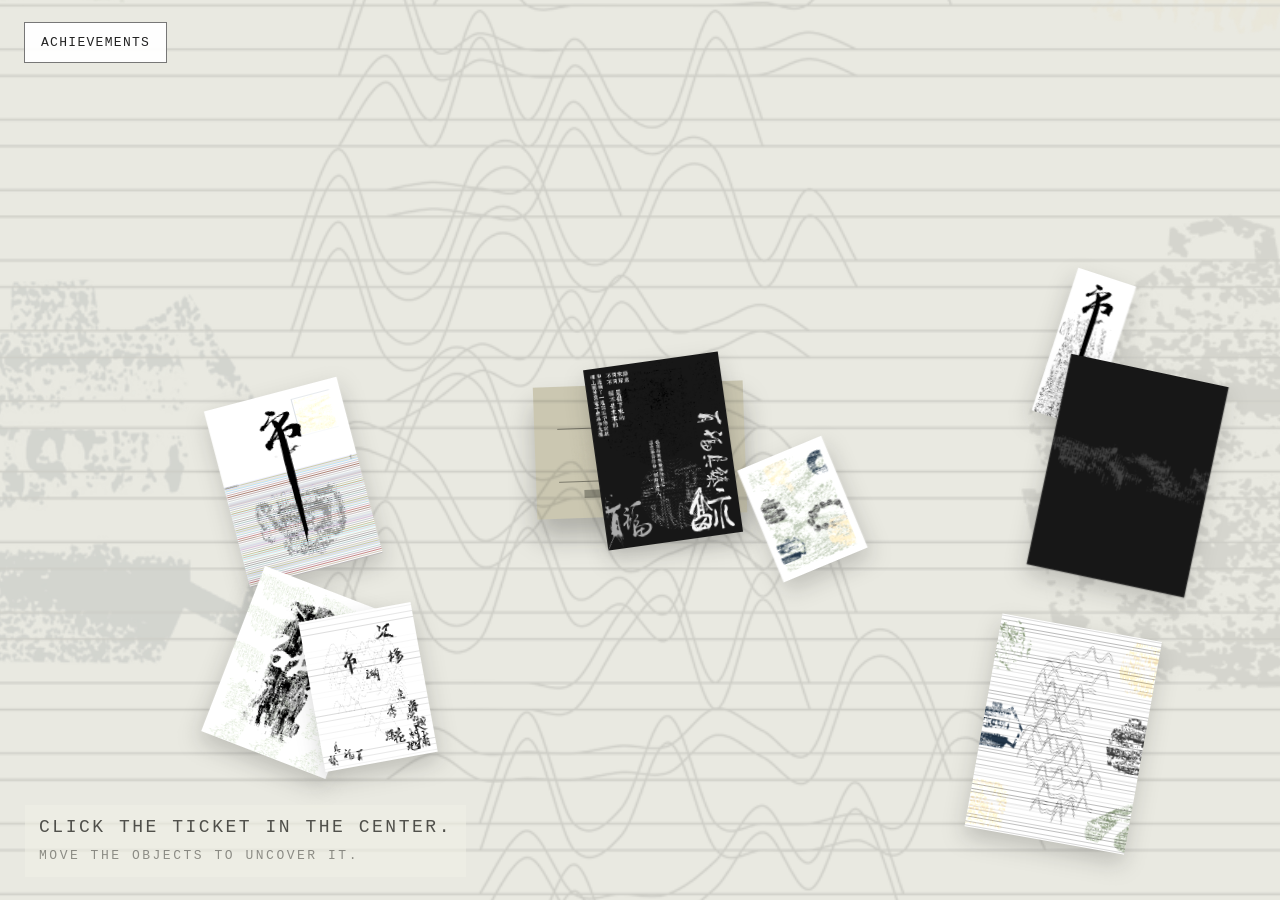
==== index.html @ fa49cada "Add Ghost Market full website" ====
<!doctype html>
<html lang="en">
<head>
  <meta charset="UTF-8" />
  <meta name="viewport" content="width=device-width, initial-scale=1.0" />
  <title>Ghost Market</title>
  <link rel="preload" href="assets/crossing-door.png" as="image" />
  <link rel="stylesheet" href="styles.css" />
</head>
<body>
  <main id="app">
    <section id="entry" aria-label="Entry"><div id="traces"></div><button id="ticket" aria-label="Enter the market"><i></i><b></b></button><div class="paper-noise"></div></section>
    <section id="market" aria-label="Ghost Market"><canvas id="scene"></canvas><div id="market-fog"></div><div id="fade"></div></section>
    <section id="inspection" aria-hidden="true"><button id="close-stall" aria-label="Back to market">×<span>BACK TO MARKET</span></button><div id="inspection-surface"><div id="inspection-products"></div></div></section>
    <div id="inventory" aria-live="polite"><span id="inventory-guide">OFFER A TRACE TO EXCHANGE</span><div id="inventory-items"></div></div><div id="closed-message" aria-live="polite">YOU CAME AT THE WRONG TIME.</div><div id="acquired" aria-live="polite"><img alt=""><span></span></div><div id="offer-confirm" aria-modal="true" role="dialog"><p>OFFER THIS TRACE?</p><div><button data-answer="yes">YES</button><button data-answer="no">NO</button></div></div><div id="instruction" aria-live="polite"></div><div id="feedback" aria-live="polite"></div>
  </main>
  <div id="crossing" aria-hidden="true"><div class="crossing-sheet crossing-left"></div><div class="crossing-sheet crossing-right"></div><div class="crossing-light"></div></div>
  <link rel="stylesheet" href="revision.css">
  <link rel="stylesheet" href="crossing.css">
  <link rel="stylesheet" href="ending.css">
  <link rel="stylesheet" href="final.css">
  <link rel="stylesheet" href="collection.css">
  <section id="divination" aria-label="Three coin oracle" hidden></section>
  <button id="found-open" hidden>FOUND</button>
  <section id="found-panel" aria-label="Found traces" hidden><button id="found-close">CLOSE</button><p>FOUND</p><small>DRAG TO ARRANGE · DOUBLE CLICK TO TURN</small><div id="found-papers"></div></section>
  <div id="found-toast"><img alt=""><span>FOUND.</span></div>
  <button id="hidden-return" hidden>RETURN TO THE STREET</button>
  <script src="asset-data.js"></script>
  <script src="stall-assets.js"></script>
  <script src="three.min.js"></script>
  <script src="app.js"></script>
  <script src="revision.js"></script>
  <script src="ending.js"></script>
  <script src="vendor-motion.js"></script>
  <script src="shamian/shamian-data.js"></script>
  <script src="shamian-scene.js"></script>
  <script src="final.js"></script>
  <script src="collection.js"></script>
  <script src="ambience.js"></script>
  <script src="market-audio.js"></script>
  <script src="ticket-audio.js"></script>
  <script src="door-audio.js"></script>
  <script src="ending-audio.js"></script>
</body>
</html>
---- styles.css ----
:root{color-scheme:light;font-family:Arial,Helvetica,sans-serif;background:#f2f2ed;color:#181815}*{box-sizing:border-box}html,body,#app{width:100%;height:100%;margin:0;overflow:hidden}button{font:inherit}#app{position:relative;background:#eeeee8}
#entry,#market,#inspection{position:absolute;inset:0}#entry{overflow:hidden;background:#e9e9e1;isolation:isolate;transition:opacity .85s ease,filter .85s ease}#entry.leaving{opacity:0;filter:brightness(1.35) blur(3px);pointer-events:none}#traces{position:absolute;inset:0}.trace{position:absolute;touch-action:none;cursor:grab;user-select:none;will-change:transform;filter:contrast(1.13) drop-shadow(0 10px 11px rgba(18,18,14,.19));transition:opacity .9s ease,filter .3s ease}.trace:active{cursor:grabbing}.trace img{display:block;width:100%;height:100%;object-fit:contain;pointer-events:none}.trace.vanish{opacity:0;filter:blur(11px) contrast(1.5)}
#ticket{position:absolute;left:50%;top:50%;z-index:4;width:210px;height:132px;border:0;background:#dedac9 url('assets/v2/texture/04.png') center/cover;box-shadow:0 18px 25px rgba(22,22,17,.27);transform:translate(-50%,-50%) rotate(-2deg);cursor:pointer;transition:transform .65s cubic-bezier(.2,.9,.2,1),filter .3s ease;mix-blend-mode:multiply}#ticket:before,#ticket:after{content:"";position:absolute;left:11%;right:11%;height:1px;background:#24241f;opacity:.47}#ticket:before{top:32%}#ticket:after{bottom:27%}#ticket i{position:absolute;left:20%;top:16%;width:56%;height:25%;background:url('assets/v2/stroke/02.png') center/contain no-repeat;opacity:.62}#ticket b{position:absolute;left:23%;bottom:15%;width:48%;height:6%;background:#292923;opacity:.36}#ticket:hover{filter:contrast(1.3) brightness(.95)}#ticket.selected{z-index:99;transform:translate(-50%,-50%) rotate(-1deg) scale(2.05);filter:contrast(1.35) drop-shadow(0 30px 27px rgba(18,18,12,.38));animation:ticket-pop .95s cubic-bezier(.15,.86,.24,1)}@keyframes ticket-pop{0%{transform:translate(-50%,-50%) scale(.72)}60%{transform:translate(-50%,-50%) rotate(-1deg) scale(2.2)}100%{transform:translate(-50%,-50%) rotate(-1deg) scale(2.05)}}.paper-noise{position:absolute;inset:-8%;pointer-events:none;opacity:.12;background:url('assets/v2/texture/31.png') center/cover;mix-blend-mode:multiply;animation:noise .28s steps(2) infinite}@keyframes noise{50%{transform:translate(1.2%,-.7%)}}
#market{display:none;background:#f7f7f3}#market.active{display:block}#scene{display:block;width:100%;height:100%}#market-fog{position:absolute;inset:0;pointer-events:none;background:radial-gradient(circle at center,transparent 28%,rgba(240,240,235,.19) 73%,rgba(230,230,224,.44));mix-blend-mode:screen}#fade{position:absolute;inset:0;background:#fff;opacity:0;pointer-events:none;transition:opacity 1.1s ease}#market.fading #fade{opacity:1}
#instruction,#feedback{position:absolute;z-index:30;left:25px;bottom:23px;pointer-events:none;font:13px/1.35 "Courier New",monospace;letter-spacing:.14em;color:#22221e;opacity:0;transition:opacity .5s ease;max-width:380px}#instruction.show,#feedback.show{opacity:.76}#feedback{left:auto;right:25px;text-align:right}.instruction-sub{display:block;margin-top:4px;opacity:.62;font-size:10px}#closed-message{position:absolute;z-index:25;left:50%;top:20%;width:min(72vw,760px);transform:translate(-50%,-100%);font:clamp(18px,2.3vw,34px)/1.1 "Courier New",monospace;letter-spacing:.11em;text-align:center;color:#181816;opacity:0;pointer-events:none;transition:opacity .55s ease;mix-blend-mode:multiply}#closed-message.show{opacity:.82}#inspection{display:none;z-index:50;background:rgba(245,245,240,.96);padding:5vh 8vw;opacity:0;transition:opacity .35s ease}#inspection.active{display:block;opacity:1}#inspection-surface{position:relative;width:100%;height:100%;overflow:hidden;background:#dbdbcf center/cover;box-shadow:0 16px 50px rgba(20,20,16,.2)}#inspection-surface:after{content:"";position:absolute;inset:0;pointer-events:none;background:rgba(255,255,248,.08);mix-blend-mode:screen}#inspection-products{position:absolute;inset:0}.inspect-product{position:absolute;touch-action:none;cursor:grab;user-select:none;will-change:transform;filter:drop-shadow(0 11px 10px rgba(20,20,15,.24));transition:filter .2s}.inspect-product:active{cursor:grabbing}.inspect-product img{width:100%;height:100%;object-fit:contain;pointer-events:none}.inspect-product:hover{filter:contrast(1.2) drop-shadow(0 13px 13px rgba(20,20,15,.35))}#close-stall{position:absolute;z-index:2;right:23px;top:18px;width:34px;height:34px;border:0;background:transparent;color:#222;font:30px/30px Arial;cursor:pointer}#close-stall span{position:absolute;right:0;top:38px;white-space:nowrap;font:9px "Courier New";letter-spacing:.1em;opacity:0;transition:opacity .2s}#close-stall:hover span{opacity:.72}
#inventory{position:absolute;left:0;right:0;bottom:0;z-index:40;min-height:0;background:#fff;opacity:0;transform:translateY(100%);pointer-events:none;transition:opacity .35s ease,transform .45s cubic-bezier(.2,.8,.2,1)}#inventory.visible{min-height:112px;opacity:1;transform:translateY(0);pointer-events:auto}#inventory-guide{position:absolute;left:4vw;top:10px;font:12px "Courier New",monospace;letter-spacing:.1em;color:#1b1b18;opacity:0;transition:opacity .3s ease;pointer-events:none}#inventory.visible #inventory-guide{opacity:.7}#inventory-items{display:flex;align-items:center;gap:13px;height:112px;padding:25px 4vw 4px;overflow-x:auto}.inventory-object{position:relative;flex:0 0 auto;width:72px;height:80px;border:0;background:transparent;cursor:pointer;transition:transform .24s ease,opacity .3s}.inventory-object img{width:100%;height:100%;object-fit:contain;mix-blend-mode:multiply}.inventory-object.stroke:hover{transform:translateY(-7px)}.inventory-object.selected{transform:translateY(-9px);filter:contrast(1.3)}.inventory-object.offered{opacity:0;transform:translateY(-55px) scale(.5)}
#acquired{position:absolute;z-index:70;left:50%;top:50%;width:min(42vw,390px);height:min(43vh,350px);display:grid;place-items:center;pointer-events:none;opacity:0;transform:translate(-50%,-50%) scale(.62);transition:opacity .25s ease,transform .55s cubic-bezier(.15,.9,.24,1)}#acquired.show{opacity:1;transform:translate(-50%,-50%) scale(1)}#acquired img{width:100%;height:calc(100% - 48px);object-fit:contain;filter:drop-shadow(0 20px 18px rgba(20,20,16,.28));mix-blend-mode:multiply}#acquired span{font:14px "Courier New",monospace;letter-spacing:.15em;color:#171714;text-align:center}#offer-confirm{position:absolute;z-index:65;left:50%;top:50%;width:min(420px,82vw);padding:27px 28px 23px;background:#fff;box-shadow:0 17px 45px rgba(20,20,16,.19);transform:translate(-50%,-50%) scale(.88);opacity:0;pointer-events:none;transition:opacity .25s ease,transform .25s ease;text-align:center}#offer-confirm.show{opacity:1;pointer-events:auto;transform:translate(-50%,-50%) scale(1)}#offer-confirm p{margin:0 0 22px;font:14px "Courier New",monospace;letter-spacing:.15em}#offer-confirm button{min-width:80px;padding:9px 12px;border:1px solid #222;background:#fff;font:12px "Courier New",monospace;letter-spacing:.12em;cursor:pointer}#offer-confirm button:hover{background:#1c1c19;color:#fff}
@media(max-width:700px){#ticket{width:158px;height:100px}#inspection{padding:4vh 4vw}#inventory.visible{min-height:92px}#inventory-items{height:92px}.inventory-object{width:59px;height:66px}}
---- revision.css ----
#instruction{font-size:18px;max-width:520px;z-index:60}.instruction-sub{font-size:13px;line-height:1.8}#feedback{font-size:15px}#inventory-guide{font-size:16px;top:14px}#inventory-items{height:148px;padding-top:42px}.inventory-object{width:88px;height:88px}.inventory-object img{pointer-events:none}#inventory{z-index:45}#offer-confirm{z-index:90}#offer-confirm p{font-size:20px}#offer-confirm button{font-size:16px;min-height:44px}#acquired{z-index:100;background:rgba(249,249,242,.94);box-shadow:0 0 100px 60px rgba(249,249,242,.9);width:min(48vw,430px);height:45vh}#acquired.show{pointer-events:auto}#acquired span{font-size:20px}#closed-message{font-size:clamp(24px,3vw,42px);max-width:620px}body.has-inventory #instruction{bottom:165px}#ticket.selected{z-index:99999}#close-stall span{font-size:13px}.trade-flight{position:fixed;z-index:95;width:110px;height:110px;object-fit:contain;pointer-events:none;transition:transform .65s ease,opacity .65s ease}
---- crossing.css ----
/* A material curtain between the ticket and the existing corridor. */
#crossing{position:fixed;inset:0;z-index:80;visibility:hidden;opacity:0;pointer-events:none;overflow:hidden;perspective:900px}
body.is-crossing #crossing{visibility:visible;opacity:1;pointer-events:auto;animation:crossing-reveal 2.2s ease both}
.crossing-sheet{position:absolute;top:0;height:100%;width:50%;background:#fff;overflow:hidden;will-change:transform,filter}
/* Each panel clips one half of the same full-viewport image. Contain keeps
   the complete original poster proportional, with white margins on wide screens. */
.crossing-sheet::before{content:'';position:absolute;top:0;width:200%;height:100%;background:#fff url('assets/crossing-door.png') center/contain no-repeat}
.crossing-left{left:0;transform-origin:left center}
.crossing-right{right:0;transform-origin:right center}
.crossing-left::before{left:0}
.crossing-right::before{right:0}
body.is-crossing .crossing-left{animation:crossing-left 2.2s cubic-bezier(.32,.04,.2,1) both}
body.is-crossing .crossing-right{animation:crossing-right 2.2s cubic-bezier(.32,.04,.2,1) both}
.crossing-light{position:absolute;inset:0;background:linear-gradient(90deg,transparent 32%,#ffffef 50%,transparent 68%);pointer-events:none;opacity:0}
body.is-crossing .crossing-light{animation:crossing-light 2.2s ease both}
body.is-crossing #instruction,body.is-crossing #feedback,body.is-crossing #inventory{visibility:hidden;pointer-events:none}
@keyframes crossing-left{0%,12%{transform:translateX(0) rotateY(0);filter:blur(0)}100%{transform:translateX(-108%) rotateY(24deg);filter:blur(6px)}}
@keyframes crossing-right{0%,12%{transform:translateX(0) rotateY(0);filter:blur(0)}100%{transform:translateX(108%) rotateY(-24deg);filter:blur(6px)}}
@keyframes crossing-light{0%,12%{opacity:0;transform:scaleX(.02)}32%{opacity:.65;transform:scaleX(.35)}100%{opacity:0;transform:scaleX(2)}}
@keyframes crossing-reveal{0%{opacity:0}12%,75%{opacity:1}100%{opacity:0}}
@media(prefers-reduced-motion:reduce){body.is-crossing #crossing{animation:crossing-reveal .4s ease both}body.is-crossing .crossing-sheet,body.is-crossing .crossing-light{animation:none}}
---- ending.css ----
#composition{position:fixed;inset:0;z-index:110;background:#e9e9e1;overflow:hidden;opacity:0;pointer-events:none;visibility:hidden;transition:opacity 1s ease,background 2s ease}
#composition.visible{opacity:1;pointer-events:auto;visibility:visible}
#composition-board{position:absolute;left:50%;top:50%;width:1000px;height:700px;transform-origin:center}
#composition-pieces{position:absolute;inset:0;transform-origin:0 0;transition:transform 2.6s cubic-bezier(.2,.75,.2,1)}
.composition-stroke{position:absolute;width:104px;height:104px;user-select:none;touch-action:none;cursor:grab;mix-blend-mode:multiply}
.composition-stroke:active{cursor:grabbing}.composition-stroke img{width:100%;height:100%;object-fit:contain;pointer-events:none}
#composition-prompt{position:absolute;top:24px;left:0;width:100%;text-align:center;font:18px 'Courier New',monospace;letter-spacing:.13em;transition:opacity .8s}
#composition-finish{position:absolute;bottom:26px;left:50%;transform:translateX(-50%);border:0;border-bottom:1px solid #555;background:transparent;padding:12px 22px;color:#222;font:15px 'Courier New',monospace;letter-spacing:.15em;cursor:pointer;opacity:0;pointer-events:none;transition:opacity .7s}
#composition-finish.available{opacity:.8;pointer-events:auto}
#composition-ending{position:absolute;bottom:40px;left:0;width:100%;text-align:center;font:20px 'Courier New',monospace;letter-spacing:.12em;opacity:0;transition:opacity 1.6s 1.6s}
#composition.finished{background:#f4f4ed}#composition.finished #composition-prompt,#composition.finished #composition-finish{opacity:0;pointer-events:none}#composition.finished #composition-ending{opacity:1}#composition.finished .composition-stroke{pointer-events:none;cursor:default}
@media(prefers-reduced-motion:reduce){#composition,#composition-pieces,#composition-ending{transition-duration:.2s;transition-delay:0s}}
---- final.css ----
[hidden]{display:none!important}
#entry .paper-noise{animation:none;transform:translate3d(var(--paper-x,0px),var(--paper-y,0px),0);transition:transform .65s cubic-bezier(.2,.65,.3,1);will-change:transform}
@media(prefers-reduced-motion:reduce){#entry .paper-noise{transform:none;transition:none}}
#market{background:#fff}
#market-fog{background:radial-gradient(circle at center,transparent 28%,rgba(255,255,255,.19) 73%,rgba(255,255,255,.44))}
#divination iframe{display:block;width:100%;height:100%;border:0;flex:1;background:#f2ecdd}
.coin{position:relative}
body.is-crossing #crossing,body.is-crossing .crossing-left,body.is-crossing .crossing-right,body.is-crossing .crossing-light{animation-duration:1.4s}
#divination{position:fixed;inset:0;z-index:105;background:radial-gradient(ellipse,#e8e4d5,#bfc1b5);display:flex;align-items:center;justify-content:center;flex-direction:column;isolation:isolate}
.ritual-title{font:17px 'Courier New',monospace;letter-spacing:.18em;margin-bottom:25px}#shell{width:min(42vw,310px);height:260px;filter:drop-shadow(0 25px 14px #30362b44);transform:rotate(-8deg)}
#cast-coins{margin-top:45px;padding:14px 24px;border:1px solid #585b4d;background:transparent;letter-spacing:.15em;cursor:pointer}#coins{height:74px;display:flex;gap:27px;perspective:600px}.coin{display:grid;place-items:center;width:52px;height:52px;border:6px double #5e593d;border-radius:50%;background:radial-gradient(circle,#b5a873,#786c43);color:#383a2c;font:10px 'Courier New';box-shadow:3px 8px 9px #292e2844;opacity:0}.coin::before{content:'陽';font-size:23px}.coin.yin::before{content:'╬';font-size:29px}.coin::after{content:'';position:absolute;width:9px;height:9px;background:#e1dfd0;border:1px solid #5d5b47}.coin.landed{opacity:1}.casting .coin{animation:coin-toss 1.7s both}.casting .coin:nth-child(2){animation-delay:.14s}.casting .coin:nth-child(3){animation-delay:.28s}.casting #shell{animation:shell-shake .8s ease-in-out}
#oracle-result{min-height:60px;text-align:center;font:18px/1.9 'Courier New';letter-spacing:.16em}#oracle-result small{font-size:12px}
@keyframes coin-toss{0%{opacity:0;transform:translateY(-135px) rotateX(0deg) scale(.5)}25%{opacity:1;transform:translateY(-230px) rotateX(650deg)}70%{transform:translateY(12px) rotateX(1400deg)}85%{transform:translateY(-22px) rotateX(1440deg)}100%{opacity:1;transform:translateY(0) rotateX(1440deg)}}@keyframes shell-shake{25%,75%{transform:rotate(12deg) translateX(12px)}50%{transform:rotate(-16deg) translateX(-12px)}}
#found-open{position:fixed;bottom:154px;right:26px;z-index:55;background:#efefe7;border:0;border-bottom:1px solid #666;font:13px 'Courier New';padding:10px 13px;cursor:pointer;letter-spacing:.1em}
#found-panel{position:fixed;inset:0;z-index:106;background:#e6e3d8;overflow:hidden}#found-panel>p{margin:30px;font:20px 'Courier New';letter-spacing:.2em}#found-panel>small{margin:30px;font:12px 'Courier New'}#found-close{position:absolute;right:24px;top:24px;background:none;border:0;font:14px 'Courier New';cursor:pointer}#found-papers{position:absolute;inset:120px 0 25px}.found-paper{position:absolute;width:180px;height:235px;border:0;padding:16px;background:#efeddf;box-shadow:4px 9px 15px #35372d30;cursor:grab;touch-action:none}.found-paper img{width:100%;height:100%;object-fit:contain;pointer-events:none;mix-blend-mode:multiply}.found-paper span{display:none;font:13px/1.7 'Courier New';pointer-events:none}.found-paper.flipped img{display:none}.found-paper.flipped span{display:block}
#found-toast{position:fixed;left:50%;top:45%;transform:translate(-50%,-50%) scale(.8);z-index:101;opacity:0;pointer-events:none;transition:opacity .5s,transform .8s;text-align:center}#found-toast.show{opacity:1;transform:translate(-50%,-50%) scale(1)}#found-toast img{display:block;width:145px;height:170px;object-fit:contain;background:#edeadb;padding:12px;box-shadow:0 12px 18px #30352b33}#found-toast span{display:block;margin-top:15px;font:13px 'Courier New';letter-spacing:.2em}#hidden-return{position:fixed;right:24px;top:24px;z-index:61;background:#f1f0e4dd;border:1px solid #9a9b8b;padding:12px;font:12px 'Courier New';cursor:pointer}#instruction{background:#f2f2e7bb;padding:10px 14px}
@media(prefers-reduced-motion:reduce){.casting .coin{animation-duration:.25s;animation-delay:0s}.casting #shell{animation:none}}
---- collection.css ----
#achievements-open{position:fixed;left:24px;top:22px;z-index:65;padding:12px 16px;background:#fffffff0;border:1px solid #777;color:#222;font:13px 'Courier New';letter-spacing:.1em;cursor:pointer}
#achievements-panel{position:fixed;inset:0;z-index:109;padding:65px max(25px,6vw) 40px;overflow:auto;background:#f8f8f4;color:#222;font:14px/1.6 'Courier New'}
#achievements-panel h2{font-size:24px;font-weight:400;letter-spacing:.12em}#achievements-close{position:absolute;right:24px;top:20px;background:white;border:1px solid #888;padding:10px 18px;cursor:pointer}
#achievements-panel progress{width:min(500px,100%);height:6px;accent-color:#9e3029}#achievement-grid{display:grid;grid-template-columns:repeat(auto-fill,minmax(155px,1fr));gap:22px;margin-top:30px}#achievement-grid figure{margin:0;padding:14px;background:white;border:1px solid #ddd}#achievement-grid img{display:block;width:100%;height:135px;object-fit:contain}#achievement-grid figcaption{font-size:11px;margin-top:12px}
#composition.finished{background:rgba(255,255,255,.22);transition:background 4s ease 2.8s}
#composition-pieces{z-index:1}#composition-prompt,#composition-finish,#composition-ending{z-index:3}
#composition-ending{bottom:74px;text-shadow:0 0 10px white,0 0 20px white}
.composition-stroke{z-index:1}
.composition-threads{position:absolute;inset:0;width:1000px;height:700px;overflow:visible;z-index:0;pointer-events:none}
.composition-thread{fill:none;stroke:#c52325;opacity:.85;stroke-width:2.2;stroke-linecap:round;stroke-dasharray:1;stroke-dashoffset:1;animation:thread-reveal 1.8s cubic-bezier(.25,.6,.25,1) forwards,thread-breathe 3.6s ease-in-out infinite;animation-delay:var(--thread-delay,0s),calc(var(--thread-delay,0s) + 1.8s)}
@keyframes thread-breathe{0%,100%{stroke-opacity:.62;stroke-width:2.2}50%{stroke-opacity:1;stroke-width:2.8}}
.composition-thread.flow{stroke:#ed5040;stroke-width:1.2;stroke-dasharray:.035 .16;animation:thread-flow 8s linear infinite;opacity:0;animation-delay:3.8s}
@keyframes thread-reveal{to{stroke-dashoffset:0}}@keyframes thread-flow{0%{opacity:.75;stroke-dashoffset:1}100%{opacity:.75;stroke-dashoffset:0}}
#explore-again{position:absolute;bottom:22px;left:50%;transform:translateX(-50%);z-index:4;border:1px solid #555;background:#ffffffe6;padding:12px 20px;font:14px 'Courier New';letter-spacing:.12em;cursor:pointer}
@media(prefers-reduced-motion:reduce){.composition-thread{animation:none;stroke-dashoffset:0}.composition-thread.flow{display:none}#composition.finished{transition:background .2s}}
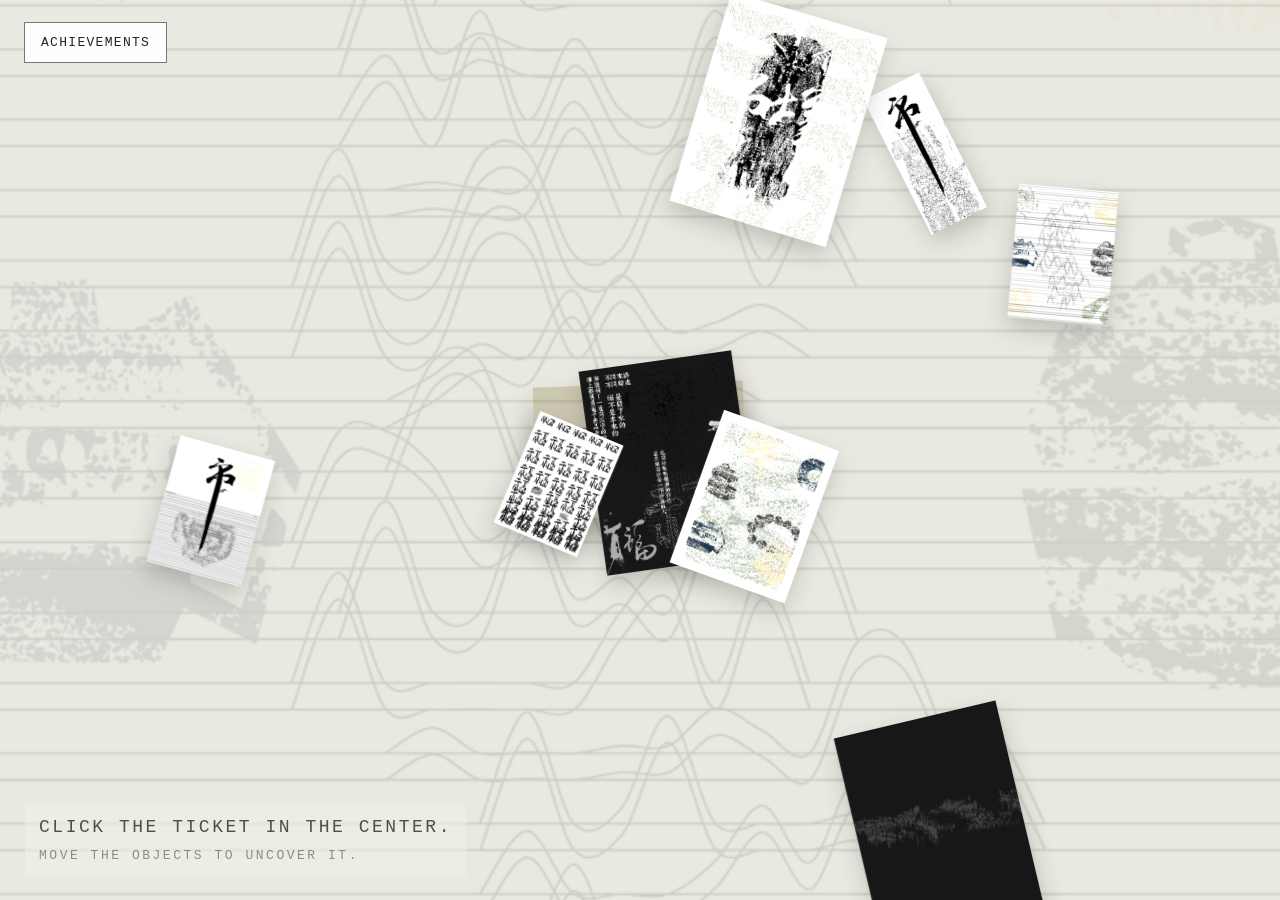
==== commit c5c1419b: "Decode reward images before reveal and preload fortune font" ====
--- a/index.html
+++ b/index.html
@@ -35,6 +35,7 @@
   <script src="shamian/shamian-data.js"></script>
   <script src="shamian-scene.js"></script>
   <script src="final.js"></script>
+  <script src="reward-loading.js"></script>
   <script src="collection.js"></script>
   <script src="ambience.js"></script>
   <script src="market-audio.js"></script>
--- a/collection.css
+++ b/collection.css
@@ -8,6 +8,8 @@
 .composition-stroke{z-index:1}
 .composition-threads{position:absolute;inset:0;width:1000px;height:700px;overflow:visible;z-index:0;pointer-events:none}
 .composition-thread{fill:none;stroke:#c52325;opacity:.85;stroke-width:2.2;stroke-linecap:round;stroke-dasharray:1;stroke-dashoffset:1;animation:thread-reveal 1.8s cubic-bezier(.25,.6,.25,1) forwards,thread-breathe 3.6s ease-in-out infinite;animation-delay:var(--thread-delay,0s),calc(var(--thread-delay,0s) + 1.8s)}
+.composition-thread{animation-play-state:paused}
+#composition.finished .composition-thread{animation-play-state:running}
 @keyframes thread-breathe{0%,100%{stroke-opacity:.62;stroke-width:2.2}50%{stroke-opacity:1;stroke-width:2.8}}
 .composition-thread.flow{stroke:#ed5040;stroke-width:1.2;stroke-dasharray:.035 .16;animation:thread-flow 8s linear infinite;opacity:0;animation-delay:3.8s}
 @keyframes thread-reveal{to{stroke-dashoffset:0}}@keyframes thread-flow{0%{opacity:.75;stroke-dashoffset:1}100%{opacity:.75;stroke-dashoffset:0}}
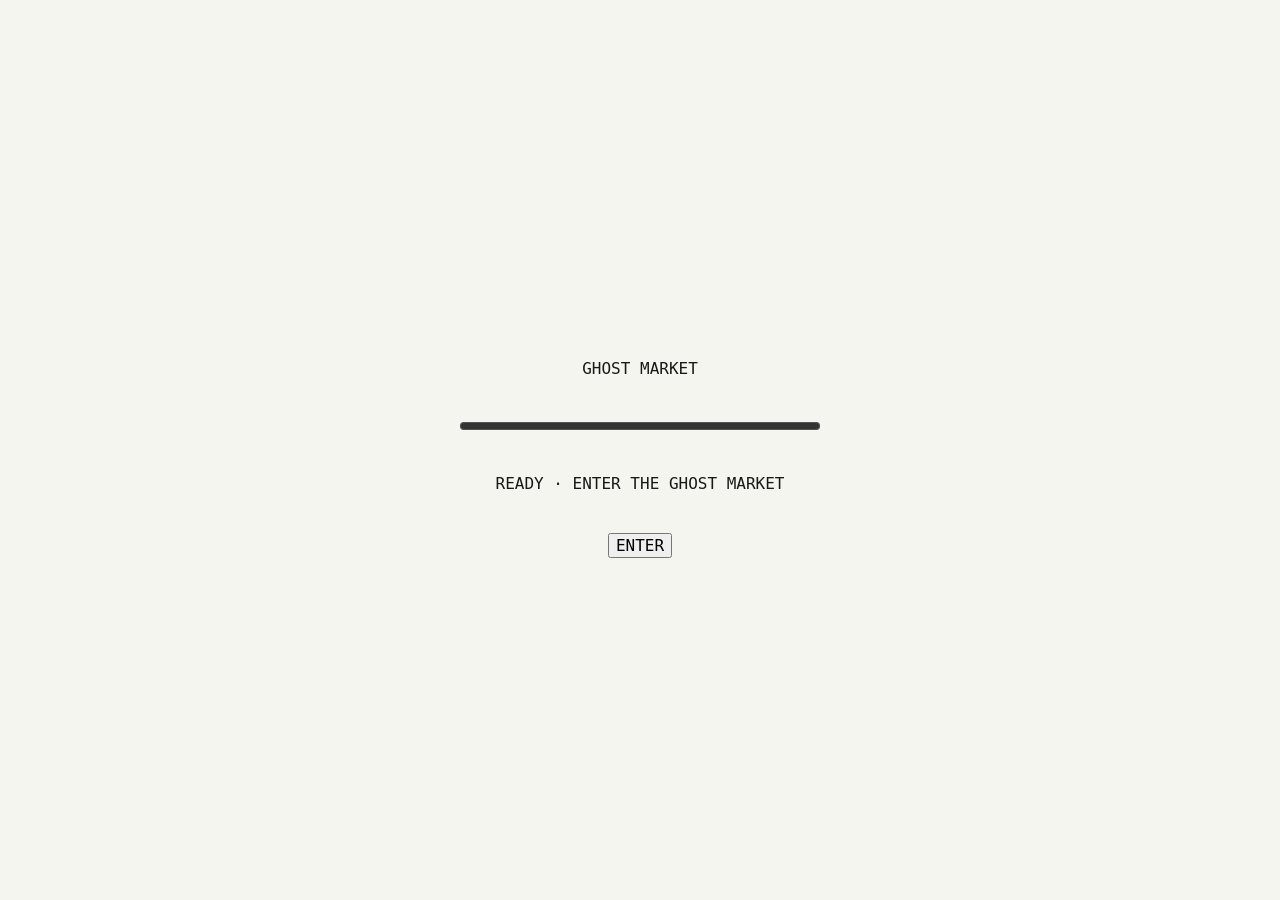
==== commit 84baab49: "Add loading readiness screen and pointer lock camera" ====
--- a/index.html
+++ b/index.html
@@ -8,6 +8,9 @@
   <link rel="stylesheet" href="styles.css" />
 </head>
 <body>
+<section id="loading-screen" style="position:fixed;inset:0;z-index:99999;background:#f5f5f0;display:flex;flex-direction:column;align-items:center;justify-content:center;gap:24px;font:16px monospace">
+<p>GHOST MARKET</p><progress id="loading-progress" value="0" max="100" aria-label="Loading experience" style="width:min(360px,75vw);accent-color:#333"></progress><p id="loading-label" role="status">LOADING EXPERIENCE · 0%</p>
+</section>
   <main id="app">
     <section id="entry" aria-label="Entry"><div id="traces"></div><button id="ticket" aria-label="Enter the market"><i></i><b></b></button><div class="paper-noise"></div></section>
     <section id="market" aria-label="Ghost Market"><canvas id="scene"></canvas><div id="market-fog"></div><div id="fade"></div></section>
@@ -25,22 +28,7 @@
   <section id="found-panel" aria-label="Found traces" hidden><button id="found-close">CLOSE</button><p>FOUND</p><small>DRAG TO ARRANGE · DOUBLE CLICK TO TURN</small><div id="found-papers"></div></section>
   <div id="found-toast"><img alt=""><span>FOUND.</span></div>
   <button id="hidden-return" hidden>RETURN TO THE STREET</button>
-  <script src="asset-data.js"></script>
-  <script src="stall-assets.js"></script>
-  <script src="three.min.js"></script>
-  <script src="app.js"></script>
-  <script src="revision.js"></script>
-  <script src="ending.js"></script>
-  <script src="vendor-motion.js"></script>
-  <script src="shamian/shamian-data.js"></script>
-  <script src="shamian-scene.js"></script>
-  <script src="final.js"></script>
-  <script src="reward-loading.js"></script>
-  <script src="collection.js"></script>
-  <script src="ambience.js"></script>
-  <script src="market-audio.js"></script>
-  <script src="ticket-audio.js"></script>
-  <script src="door-audio.js"></script>
-  <script src="ending-audio.js"></script>
+<script type="application/json" id="boot-scripts">["asset-data.js","stall-assets.js","three.min.js","app.js","revision.js","ending.js","vendor-motion.js","shamian/shamian-data.js","shamian-scene.js","final.js","reward-loading.js","collection.js","ambience.js","market-audio.js","ticket-audio.js","door-audio.js","ending-audio.js","pointer-lock.js"]</script>
+<script src="boot.js"></script>
 </body>
 </html>
